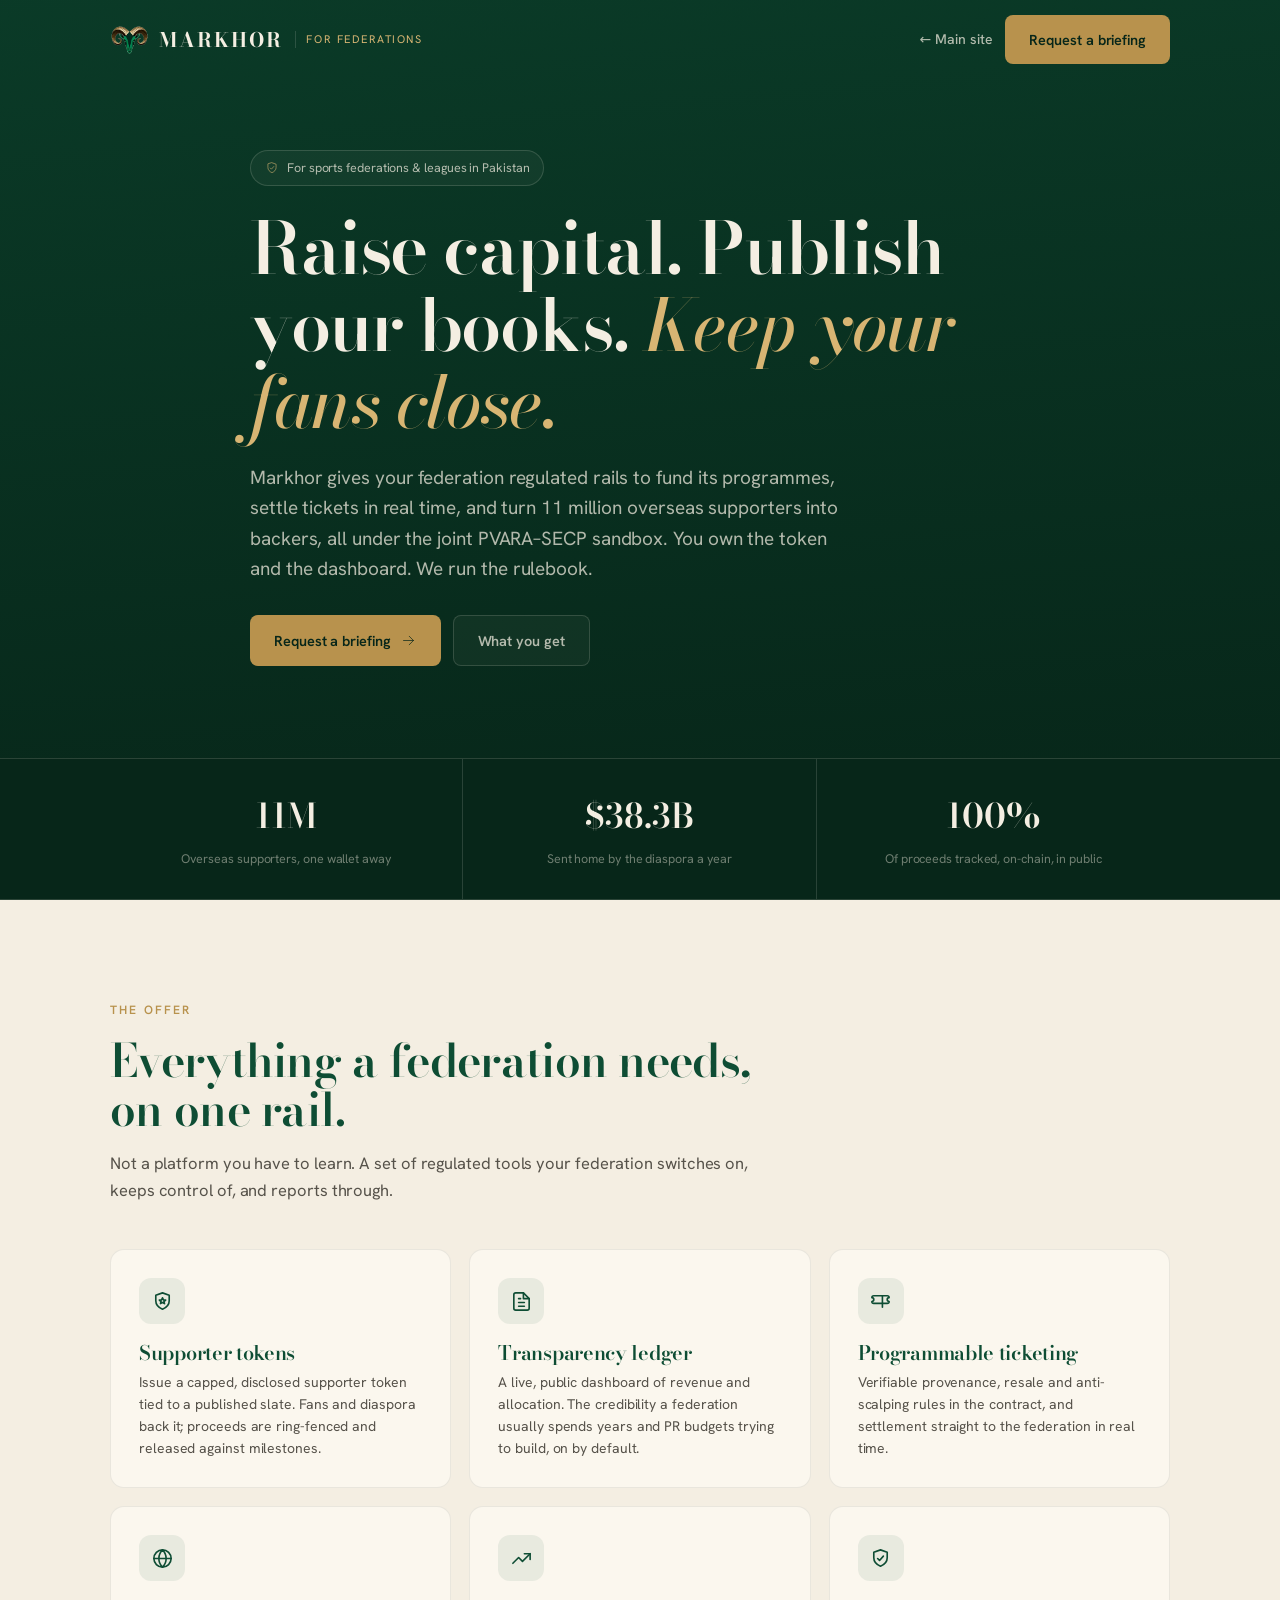
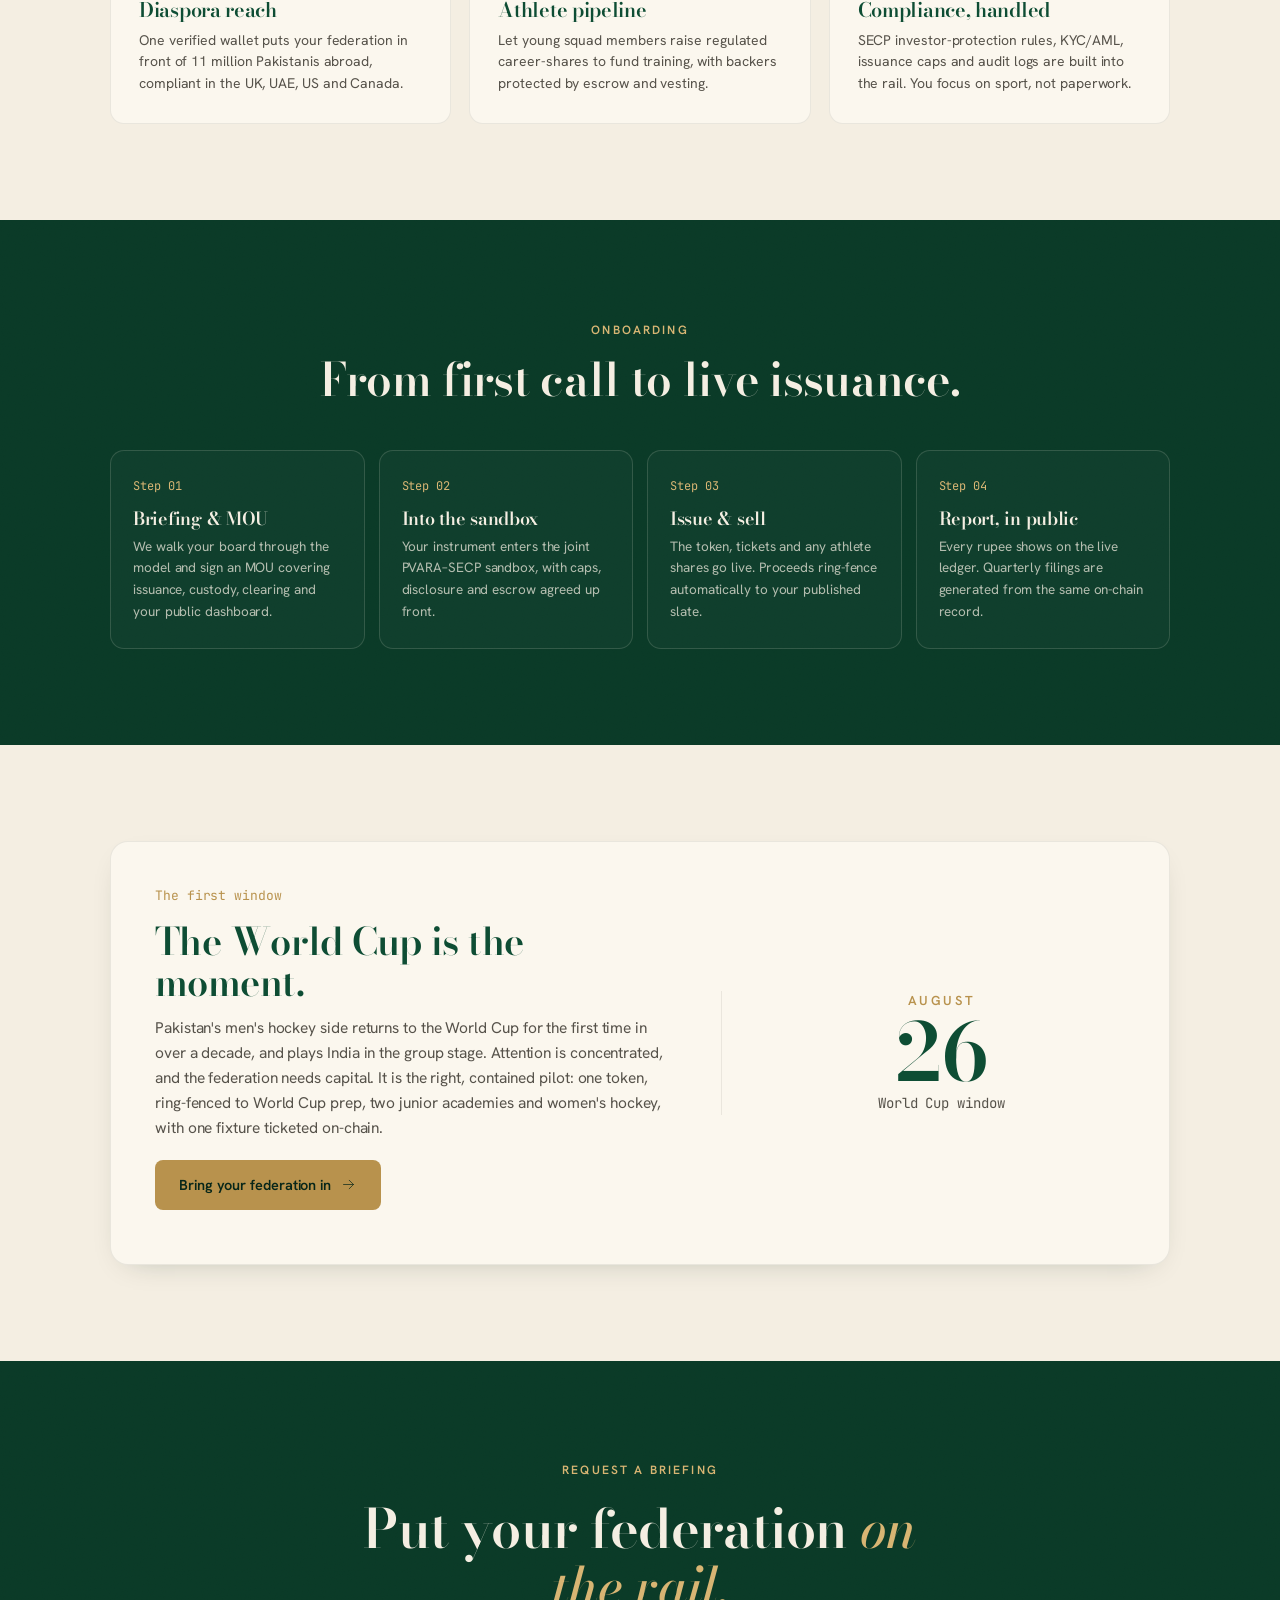
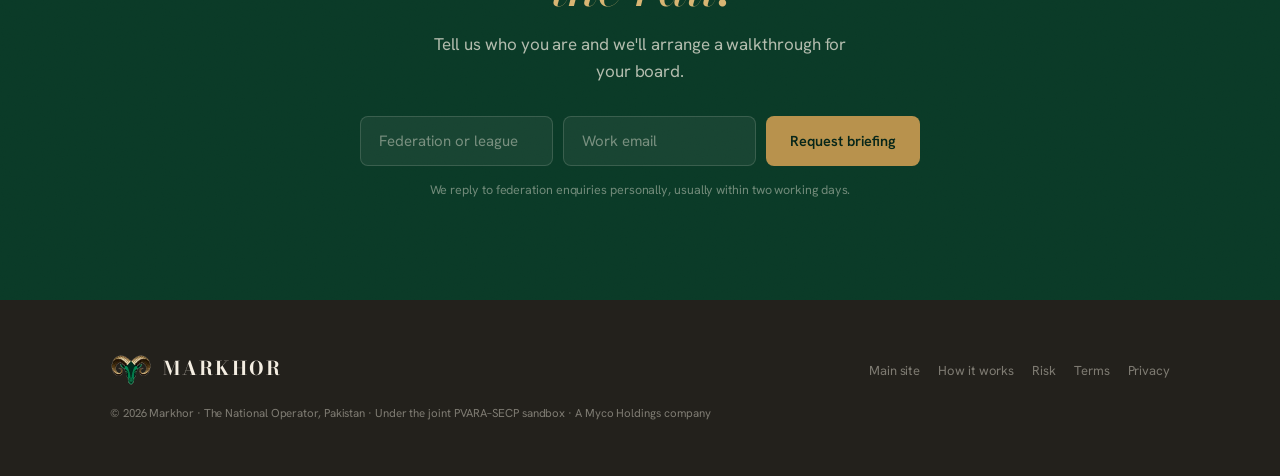
==== federations.html @ 751e54d6 "Markhor — launch site" ====
<!DOCTYPE html>
<html lang="en">
<head>
<meta charset="UTF-8">
<meta name="viewport" content="width=device-width, initial-scale=1.0">
<title>Markhor for Federations — Raise capital, publish your books</title>
<meta name="description" content="Markhor gives Pakistani sports federations regulated rails to raise capital, publish a live transparency ledger, sell programmable tickets and reach 11 million in the diaspora — under the joint PVARA–SECP sandbox.">
<link rel="canonical" href="https://markhor.pk/federations.html">
<meta name="theme-color" content="#0a3a27">
<link rel="icon" type="image/png" sizes="64x64" href="assets/img/favicon-64.png">
<link rel="apple-touch-icon" href="assets/img/apple-touch-icon.png">
<meta property="og:type" content="website">
<meta property="og:title" content="Markhor for Federations — Raise capital, publish your books">
<meta property="og:description" content="Regulated rails for Pakistani sports federations: supporter tokens, a live transparency ledger, programmable ticketing and 11M in the diaspora.">
<meta property="og:url" content="https://markhor.pk/federations.html">
<meta property="og:image" content="https://markhor.pk/assets/img/og.png">
<meta property="og:image:width" content="1200"><meta property="og:image:height" content="630">
<meta name="twitter:card" content="summary_large_image">
<meta name="twitter:image" content="https://markhor.pk/assets/img/og.png">
<link rel="preload" href="assets/fonts/bodonimoda-600-latin.woff2" as="font" type="font/woff2" crossorigin>
<link rel="stylesheet" href="assets/fonts/fonts.css">
<style>
  :root{
    --bone:#F4EEE2;--paper:#FBF7EE;--bone-2:#ece4d3;--brass:#B8924D;--brass-2:#caa463;--brass-soft:#d8b573;
    --emerald:#0E4D34;--emerald-deep:#0a3a27;--emerald-darker:#072619;--ink:#23211c;--ink-soft:#56524a;
    --bone-dim:rgba(244,238,226,.72);--bone-faint:rgba(244,238,226,.44);
    --line:rgba(35,33,28,.13);--line-2:rgba(35,33,28,.08);--line-l:rgba(244,238,226,.15);
    --card:#FBF7EE;--disp:'Bodoni Moda',Georgia,serif;--sans:'Hanken Grotesk',system-ui,sans-serif;--mono:'JetBrains Mono',monospace;
    --sh:0 22px 60px -28px rgba(7,38,25,.34);--sh-s:0 10px 30px -18px rgba(7,38,25,.3);--r:14px;
  }
  *{margin:0;padding:0;box-sizing:border-box}
  html{scroll-behavior:smooth}
  body{font-family:var(--sans);background:var(--bone);color:var(--ink);-webkit-font-smoothing:antialiased;line-height:1.6;letter-spacing:-.005em}
  ::selection{background:var(--brass);color:var(--paper)}
  svg{display:block}
  .wrap{max-width:1120px;margin:0 auto;padding:0 30px}
  h1,h2,h3{font-family:var(--disp);font-weight:600;line-height:1.07;letter-spacing:-.015em}
  .kicker{font-family:var(--sans);font-size:12px;font-weight:600;letter-spacing:.18em;text-transform:uppercase;color:var(--brass)}
  .kicker.l{color:var(--brass-soft)}
  .num{font-family:var(--mono)}
  .btn{font-family:var(--sans);font-size:14.5px;font-weight:600;text-decoration:none;padding:13px 24px;border-radius:8px;transition:.18s;display:inline-flex;align-items:center;gap:9px;cursor:pointer;border:none;white-space:nowrap}
  .btn svg{width:17px;height:17px}
  .btn-primary{background:var(--brass);color:var(--emerald-darker)}
  .btn-primary:hover{background:var(--brass-2);transform:translateY(-1px)}
  .btn-ghost-l{background:rgba(244,238,226,.04);border:1px solid var(--line-l);color:var(--bone-dim)}
  .btn-ghost-l:hover{border-color:var(--brass-soft);color:var(--bone)}
  a:focus-visible,button:focus-visible,input:focus-visible{outline:2px solid var(--brass-soft);outline-offset:3px}
  .grain::before{content:"";position:absolute;inset:0;pointer-events:none;opacity:.045;mix-blend-mode:overlay;z-index:1;background-image:url("data:image/svg+xml,%3Csvg xmlns='http://www.w3.org/2000/svg' width='160' height='160'%3E%3Cfilter id='n'%3E%3CfeTurbulence type='fractalNoise' baseFrequency='.85' numOctaves='2' stitchTiles='stitch'/%3E%3C/filter%3E%3Crect width='100%25' height='100%25' filter='url(%23n)'/%3E%3C/svg%3E")}
  .reveal{opacity:0;transform:translateY(20px);transition:opacity .7s cubic-bezier(.2,.7,.2,1),transform .7s cubic-bezier(.2,.7,.2,1)}
  .reveal.in{opacity:1;transform:none}

  nav{position:fixed;top:0;left:0;right:0;z-index:90;transition:.3s}
  nav .bar{max-width:1120px;margin:0 auto;padding:15px 30px;display:flex;align-items:center;gap:20px}
  nav.scrolled{background:rgba(244,238,226,.9);backdrop-filter:blur(16px);box-shadow:0 1px 0 var(--line-2)}
  .brand{display:flex;align-items:center;gap:10px;text-decoration:none}
  .brand img{height:30px}.brand b{font-family:var(--disp);font-weight:700;font-size:20px;letter-spacing:.1em;color:var(--bone);transition:.3s}
  nav.scrolled .brand b{color:var(--emerald)}
  .brand .tag{font-size:11px;letter-spacing:.14em;text-transform:uppercase;color:var(--brass-soft);border-left:1px solid var(--line-l);padding-left:10px;margin-left:2px}
  .nav-r{margin-left:auto;display:flex;gap:13px;align-items:center}
  .nav-r a.back{font-size:14px;font-weight:500;color:var(--bone-dim);text-decoration:none}
  nav.scrolled .nav-r a.back{color:var(--ink-soft)}
  @media(max-width:560px){.brand .tag,.nav-r .back{display:none}}

  .hero{position:relative;background:var(--emerald-deep);overflow:hidden;padding:150px 0 92px}
  .hero video{position:absolute;inset:0;width:100%;height:100%;object-fit:cover;opacity:.13}
  .hero .veil{position:absolute;inset:0;background:linear-gradient(175deg,rgba(10,58,39,.65),rgba(7,38,25,.94));z-index:1}
  .hero .wrap{position:relative;z-index:2;max-width:840px}
  .hpill{display:inline-flex;align-items:center;gap:8px;font-size:12.5px;color:var(--bone-dim);border:1px solid var(--line-l);background:rgba(244,238,226,.04);padding:7px 14px;border-radius:30px;margin-bottom:24px}
  .hpill svg{width:14px;height:14px;color:var(--brass-soft)}
  .hero h1{font-family:var(--disp);color:var(--bone);font-size:clamp(40px,6vw,72px);font-weight:600;letter-spacing:-.02em;margin-bottom:22px}
  .hero h1 em{font-style:italic;font-weight:500;color:var(--brass-soft)}
  .hero p{font-size:clamp(16px,1.6vw,19px);color:var(--bone-dim);max-width:54ch;margin-bottom:30px}
  .hcta{display:flex;gap:12px;flex-wrap:wrap}

  .strip{background:var(--emerald-darker);border-top:1px solid var(--line-l);border-bottom:1px solid var(--line-l)}
  .strip .wrap{display:grid;grid-template-columns:repeat(3,1fr);gap:0}
  .strip .s{padding:30px;text-align:center;border-right:1px solid var(--line-l)}
  .strip .s:last-child{border-right:none}
  .strip .s .n{font-family:var(--disp);font-weight:600;font-size:34px;color:var(--bone)}
  .strip .s .l{font-size:12.5px;color:var(--bone-faint);margin-top:6px}
  @media(max-width:640px){.strip .wrap{grid-template-columns:1fr}.strip .s{border-right:none;border-bottom:1px solid var(--line-l)}}

  .sec{padding:96px 0;position:relative}
  .head{max-width:660px;margin-bottom:46px}
  .head.c{margin:0 auto 46px;text-align:center}
  .head h2{font-size:clamp(30px,3.8vw,46px);color:var(--emerald);margin:14px 0 16px}
  .head p{font-size:16.5px;color:var(--ink-soft)}
  .dark{background:var(--emerald-deep);color:var(--bone)}.dark .head h2{color:var(--bone)}.dark .head p{color:var(--bone-dim)}

  .grid{display:grid;grid-template-columns:repeat(3,1fr);gap:18px}
  .card{background:var(--card);border:1px solid var(--line-2);border-radius:var(--r);padding:28px;transition:.2s}
  .card:hover{transform:translateY(-3px);box-shadow:var(--sh-s)}
  .card .pi{width:46px;height:46px;border-radius:12px;background:rgba(14,77,52,.08);color:var(--emerald);display:flex;align-items:center;justify-content:center;margin-bottom:18px}
  .card .pi svg{width:23px;height:23px;stroke-width:1.7}
  .card h3{font-size:20px;color:var(--emerald);margin-bottom:9px}
  .card p{font-size:14px;color:var(--ink-soft);line-height:1.55}
  @media(max-width:840px){.grid{grid-template-columns:1fr 1fr}}@media(max-width:540px){.grid{grid-template-columns:1fr}}

  .steps{display:grid;grid-template-columns:repeat(4,1fr);gap:14px;counter-reset:s}
  .step{padding:26px 22px;border:1px solid var(--line-l);border-radius:var(--r);background:rgba(244,238,226,.025)}
  .step .sn{font-family:var(--mono);font-size:12px;color:var(--brass-soft);margin-bottom:12px}
  .step h3{font-size:18px;color:var(--bone);margin-bottom:8px}
  .step p{font-size:13.5px;color:var(--bone-dim)}
  @media(max-width:840px){.steps{grid-template-columns:1fr 1fr}}@media(max-width:480px){.steps{grid-template-columns:1fr}}

  .window{background:var(--paper);border:1px solid var(--line-2);border-radius:18px;padding:44px;display:grid;grid-template-columns:1.3fr 1fr;gap:40px;align-items:center;box-shadow:var(--sh-s)}
  .window .k{font-family:var(--mono);font-size:13px;color:var(--brass);margin-bottom:14px}
  .window h3{font-size:clamp(26px,3vw,38px);color:var(--emerald);margin-bottom:14px}
  .window p{font-size:15.5px;color:var(--ink-soft);margin-bottom:10px}
  .window .cal{text-align:center;border-left:1px solid var(--line-2);padding-left:36px}
  .window .cal .mo{font-family:var(--sans);font-size:13px;font-weight:600;letter-spacing:.2em;text-transform:uppercase;color:var(--brass)}
  .window .cal .day{font-family:var(--disp);font-weight:600;font-size:80px;color:var(--emerald);line-height:1}
  .window .cal .yr{font-family:var(--mono);font-size:14px;color:var(--ink-soft)}
  @media(max-width:700px){.window{grid-template-columns:1fr;padding:32px}.window .cal{border-left:none;border-top:1px solid var(--line-2);padding:24px 0 0}}

  .cta{position:relative;background:var(--emerald-deep);overflow:hidden;padding:100px 0;text-align:center}
  .cta .wrap{position:relative;z-index:2;max-width:680px}
  .cta h2{font-size:clamp(32px,4.6vw,54px);color:var(--bone);margin-bottom:16px}
  .cta h2 em{font-style:italic;color:var(--brass-soft);font-weight:500}
  .cta p{font-size:17px;color:var(--bone-dim);max-width:42ch;margin:0 auto 30px}
  .cform{display:flex;gap:10px;justify-content:center;max-width:560px;margin:0 auto;flex-wrap:wrap}
  .cform input{flex:1;min-width:180px;font-family:var(--sans);font-size:15px;color:var(--bone);background:rgba(244,238,226,.06);border:1px solid var(--line-l);border-radius:8px;padding:14px 18px;outline:none}
  .cform input::placeholder{color:var(--bone-faint)}.cform input:focus{border-color:var(--brass)}
  .cnote{margin-top:14px;font-size:12.5px;color:var(--bone-faint)}

  footer{background:var(--ink);color:var(--bone-dim);padding:54px 0}
  footer .wrap{display:flex;justify-content:space-between;flex-wrap:wrap;gap:20px;align-items:center}
  footer .fmark{display:flex;align-items:center;gap:11px}
  footer .fmark img{height:32px}footer .fmark b{font-family:var(--disp);font-weight:700;font-size:19px;letter-spacing:.1em;color:var(--bone)}
  footer .fl a{color:var(--bone-faint);text-decoration:none;font-size:13px;margin-left:18px}
  footer .fl a:hover{color:var(--bone)}
  @media(prefers-reduced-motion:reduce){*{animation:none!important;transition:none!important}.reveal{opacity:1!important;transform:none!important}}
</style>
</head>
<body>

<svg width="0" height="0" style="position:absolute" aria-hidden="true"><defs>
  <symbol id="i-fed" viewBox="0 0 24 24" fill="none" stroke="currentColor" stroke-linecap="round" stroke-linejoin="round"><path d="M12 3l7 2.5v5.6c0 4.3-3 7.2-7 8.9-4-1.7-7-4.6-7-8.9V5.5z"/><path d="M12 8.2l1 2.1 2.3.2-1.8 1.5.6 2.2L12 13l-2.1 1.2.6-2.2-1.8-1.5 2.3-.2z"/></symbol>
  <symbol id="i-ledger" viewBox="0 0 24 24" fill="none" stroke="currentColor" stroke-linecap="round" stroke-linejoin="round"><path d="M14 3H6a2 2 0 00-2 2v14a2 2 0 002 2h12a2 2 0 002-2V9z"/><polyline points="14 3 14 9 20 9"/><path d="M9 13h6M9 17h6M9 9h2"/></symbol>
  <symbol id="i-ticket" viewBox="0 0 24 24" fill="none" stroke="currentColor" stroke-linecap="round" stroke-linejoin="round"><path d="M3 8a2 2 0 012-2h14a2 2 0 012 2 2 2 0 100 4 2 2 0 01-2 2H5a2 2 0 01-2-2 2 2 0 100-4z"/><path d="M14 6v12"/></symbol>
  <symbol id="i-globe" viewBox="0 0 24 24" fill="none" stroke="currentColor" stroke-linecap="round" stroke-linejoin="round"><circle cx="12" cy="12" r="9"/><path d="M3 12h18M12 3c2.5 2.5 3.8 5.7 3.8 9S14.5 18.5 12 21M12 3C9.5 5.5 8.2 8.7 8.2 12S9.5 18.5 12 21"/></symbol>
  <symbol id="i-ath" viewBox="0 0 24 24" fill="none" stroke="currentColor" stroke-linecap="round" stroke-linejoin="round"><polyline points="3 17 9 11 13 15 21 7"/><polyline points="15 7 21 7 21 13"/></symbol>
  <symbol id="i-shield" viewBox="0 0 24 24" fill="none" stroke="currentColor" stroke-linecap="round" stroke-linejoin="round"><path d="M12 3l7 2.5v5.6c0 4.3-3 7.2-7 8.9-4-1.7-7-4.6-7-8.9V5.5z"/><polyline points="9 12 11 14 15 9.5"/></symbol>
  <symbol id="i-arrow" viewBox="0 0 24 24" fill="none" stroke="currentColor" stroke-linecap="round" stroke-linejoin="round"><path d="M5 12h14M13 6l6 6-6 6"/></symbol>
</defs></svg>

<nav id="nav">
  <div class="bar">
    <a class="brand" href="./"><img src="assets/img/markhor-head.png" alt="Markhor"><b>MARKHOR</b><span class="tag">For Federations</span></a>
    <div class="nav-r">
      <a class="back" href="./">← Main site</a>
      <a class="btn btn-primary" href="#brief">Request a briefing</a>
    </div>
  </div>
</nav>

<header class="hero grain">
  <video autoplay muted loop playsinline preload="metadata"><source src="assets/video/office-twilight.mp4" type="video/mp4"></video>
  <div class="veil"></div>
  <div class="wrap reveal">
    <span class="hpill"><svg><use href="#i-shield"/></svg> For sports federations &amp; leagues in Pakistan</span>
    <h1>Raise capital. Publish your books. <em>Keep your fans close.</em></h1>
    <p>Markhor gives your federation regulated rails to fund its programmes, settle tickets in real time, and turn 11 million overseas supporters into backers, all under the joint PVARA–SECP sandbox. You own the token and the dashboard. We run the rulebook.</p>
    <div class="hcta">
      <a href="#brief" class="btn btn-primary">Request a briefing <svg><use href="#i-arrow"/></svg></a>
      <a href="#offer" class="btn btn-ghost-l">What you get</a>
    </div>
  </div>
</header>

<section class="strip">
  <div class="wrap">
    <div class="s"><div class="n">11M</div><div class="l">Overseas supporters, one wallet away</div></div>
    <div class="s"><div class="n">$38.3B</div><div class="l">Sent home by the diaspora a year</div></div>
    <div class="s"><div class="n">100%</div><div class="l">Of proceeds tracked, on-chain, in public</div></div>
  </div>
</section>

<section class="sec" id="offer">
  <div class="wrap">
    <div class="head reveal">
      <span class="kicker">The offer</span>
      <h2>Everything a federation needs, on one rail.</h2>
      <p>Not a platform you have to learn. A set of regulated tools your federation switches on, keeps control of, and reports through.</p>
    </div>
    <div class="grid reveal">
      <div class="card"><div class="pi"><svg><use href="#i-fed"/></svg></div><h3>Supporter tokens</h3><p>Issue a capped, disclosed supporter token tied to a published slate. Fans and diaspora back it; proceeds are ring-fenced and released against milestones.</p></div>
      <div class="card"><div class="pi"><svg><use href="#i-ledger"/></svg></div><h3>Transparency ledger</h3><p>A live, public dashboard of revenue and allocation. The credibility a federation usually spends years and PR budgets trying to build, on by default.</p></div>
      <div class="card"><div class="pi"><svg><use href="#i-ticket"/></svg></div><h3>Programmable ticketing</h3><p>Verifiable provenance, resale and anti-scalping rules in the contract, and settlement straight to the federation in real time.</p></div>
      <div class="card"><div class="pi"><svg><use href="#i-globe"/></svg></div><h3>Diaspora reach</h3><p>One verified wallet puts your federation in front of 11 million Pakistanis abroad, compliant in the UK, UAE, US and Canada.</p></div>
      <div class="card"><div class="pi"><svg><use href="#i-ath"/></svg></div><h3>Athlete pipeline</h3><p>Let young squad members raise regulated career-shares to fund training, with backers protected by escrow and vesting.</p></div>
      <div class="card"><div class="pi"><svg><use href="#i-shield"/></svg></div><h3>Compliance, handled</h3><p>SECP investor-protection rules, KYC/AML, issuance caps and audit logs are built into the rail. You focus on sport, not paperwork.</p></div>
    </div>
  </div>
</section>

<section class="sec dark grain">
  <div class="wrap">
    <div class="head c reveal"><span class="kicker l">Onboarding</span><h2>From first call to live issuance.</h2></div>
    <div class="steps reveal">
      <div class="step"><div class="sn">Step 01</div><h3>Briefing &amp; MOU</h3><p>We walk your board through the model and sign an MOU covering issuance, custody, clearing and your public dashboard.</p></div>
      <div class="step"><div class="sn">Step 02</div><h3>Into the sandbox</h3><p>Your instrument enters the joint PVARA–SECP sandbox, with caps, disclosure and escrow agreed up front.</p></div>
      <div class="step"><div class="sn">Step 03</div><h3>Issue &amp; sell</h3><p>The token, tickets and any athlete shares go live. Proceeds ring-fence automatically to your published slate.</p></div>
      <div class="step"><div class="sn">Step 04</div><h3>Report, in public</h3><p>Every rupee shows on the live ledger. Quarterly filings are generated from the same on-chain record.</p></div>
    </div>
  </div>
</section>

<section class="sec">
  <div class="wrap reveal">
    <div class="window">
      <div>
        <div class="k">The first window</div>
        <h3>The World Cup is the moment.</h3>
        <p>Pakistan's men's hockey side returns to the World Cup for the first time in over a decade, and plays India in the group stage. Attention is concentrated, and the federation needs capital. It is the right, contained pilot: one token, ring-fenced to World Cup prep, two junior academies and women's hockey, with one fixture ticketed on-chain.</p>
        <p style="margin-top:14px"><a href="#brief" class="btn btn-primary" style="margin-top:6px">Bring your federation in <svg><use href="#i-arrow"/></svg></a></p>
      </div>
      <div class="cal">
        <div class="mo">August</div>
        <div class="day">26</div>
        <div class="yr">World Cup window</div>
      </div>
    </div>
  </div>
</section>

<section class="cta grain" id="brief">
  <div class="wrap reveal">
    <span class="kicker l" style="display:block;margin-bottom:20px">Request a briefing</span>
    <h2>Put your federation <em>on the rail.</em></h2>
    <p>Tell us who you are and we'll arrange a walkthrough for your board.</p>
    <form class="cform" name="federation-briefing" method="POST" data-netlify="true" netlify-honeypot="bot-field" onsubmit="return brief(event)">
      <input type="hidden" name="form-name" value="federation-briefing">
      <p hidden><label>Leave blank: <input name="bot-field"></label></p>
      <input name="organisation" type="text" required placeholder="Federation or league">
      <input id="bemail" name="email" type="email" required placeholder="Work email" aria-label="Work email">
      <button type="submit" class="btn btn-primary">Request briefing</button>
    </form>
    <div class="cnote" id="bnote">We reply to federation enquiries personally, usually within two working days.</div>
  </div>
</section>

<footer>
  <div class="wrap">
    <div class="fmark"><img src="assets/img/markhor-head.png" alt="Markhor"><b>MARKHOR</b></div>
    <div class="fl"><a href="./">Main site</a><a href="index.html#how">How it works</a><a href="risk.html">Risk</a><a href="terms.html">Terms</a><a href="privacy.html">Privacy</a></div>
  </div>
  <div class="wrap" style="margin-top:18px"><span style="font-size:11.5px;color:var(--bone-faint)">© 2026 Markhor · The National Operator, Pakistan · Under the joint PVARA–SECP sandbox · A Myco Holdings company</span></div>
</footer>

<script>
  const nav=document.getElementById('nav');
  const onScroll=()=>nav.classList.toggle('scrolled',(scrollY||document.documentElement.scrollTop)>28);
  onScroll();addEventListener('scroll',onScroll,{passive:true});
  const io=new IntersectionObserver(es=>es.forEach(e=>{if(e.isIntersecting){e.target.classList.add('in');io.unobserve(e.target);}}),{threshold:.08});
  document.querySelectorAll('.reveal').forEach(el=>io.observe(el));
  function brief(e){
    e.preventDefault();
    const form=e.target,n=document.getElementById('bnote');
    const body=new URLSearchParams(new FormData(form)).toString();
    fetch('/',{method:'POST',headers:{'Content-Type':'application/x-www-form-urlencoded'},body}).catch(()=>{});
    form.innerHTML='<div style="font-family:var(--disp);font-style:italic;font-size:21px;color:var(--bone)">Thank you. We’ll be in touch to arrange your briefing.</div>';
    n.textContent='';
    return false;
  }
  window.brief=brief;
</script>
</body>
</html>
---- assets/fonts/fonts.css ----
/* Self-hosted: Bodoni Moda, Hanken Grotesk, JetBrains Mono (latin + latin-ext) */
@font-face {
  font-family: 'Bodoni Moda';
  font-style: italic;
  font-weight: 500;
  font-display: swap;
  src: url(bodonimoda-500i-latin-ext.woff2) format('woff2');
  unicode-range: U+0100-02BA, U+02BD-02C5, U+02C7-02CC, U+02CE-02D7, U+02DD-02FF, U+0304, U+0308, U+0329, U+1D00-1DBF, U+1E00-1E9F, U+1EF2-1EFF, U+2020, U+20A0-20AB, U+20AD-20C0, U+2113, U+2C60-2C7F, U+A720-A7FF;
}

@font-face {
  font-family: 'Bodoni Moda';
  font-style: italic;
  font-weight: 500;
  font-display: swap;
  src: url(bodonimoda-500i-latin.woff2) format('woff2');
  unicode-range: U+0000-00FF, U+0131, U+0152-0153, U+02BB-02BC, U+02C6, U+02DA, U+02DC, U+0304, U+0308, U+0329, U+2000-206F, U+20AC, U+2122, U+2191, U+2193, U+2212, U+2215, U+FEFF, U+FFFD;
}

@font-face {
  font-family: 'Bodoni Moda';
  font-style: italic;
  font-weight: 600;
  font-display: swap;
  src: url(bodonimoda-600i-latin-ext.woff2) format('woff2');
  unicode-range: U+0100-02BA, U+02BD-02C5, U+02C7-02CC, U+02CE-02D7, U+02DD-02FF, U+0304, U+0308, U+0329, U+1D00-1DBF, U+1E00-1E9F, U+1EF2-1EFF, U+2020, U+20A0-20AB, U+20AD-20C0, U+2113, U+2C60-2C7F, U+A720-A7FF;
}

@font-face {
  font-family: 'Bodoni Moda';
  font-style: italic;
  font-weight: 600;
  font-display: swap;
  src: url(bodonimoda-600i-latin.woff2) format('woff2');
  unicode-range: U+0000-00FF, U+0131, U+0152-0153, U+02BB-02BC, U+02C6, U+02DA, U+02DC, U+0304, U+0308, U+0329, U+2000-206F, U+20AC, U+2122, U+2191, U+2193, U+2212, U+2215, U+FEFF, U+FFFD;
}

@font-face {
  font-family: 'Bodoni Moda';
  font-style: normal;
  font-weight: 500;
  font-display: swap;
  src: url(bodonimoda-500-latin-ext.woff2) format('woff2');
  unicode-range: U+0100-02BA, U+02BD-02C5, U+02C7-02CC, U+02CE-02D7, U+02DD-02FF, U+0304, U+0308, U+0329, U+1D00-1DBF, U+1E00-1E9F, U+1EF2-1EFF, U+2020, U+20A0-20AB, U+20AD-20C0, U+2113, U+2C60-2C7F, U+A720-A7FF;
}

@font-face {
  font-family: 'Bodoni Moda';
  font-style: normal;
  font-weight: 500;
  font-display: swap;
  src: url(bodonimoda-500-latin.woff2) format('woff2');
  unicode-range: U+0000-00FF, U+0131, U+0152-0153, U+02BB-02BC, U+02C6, U+02DA, U+02DC, U+0304, U+0308, U+0329, U+2000-206F, U+20AC, U+2122, U+2191, U+2193, U+2212, U+2215, U+FEFF, U+FFFD;
}

@font-face {
  font-family: 'Bodoni Moda';
  font-style: normal;
  font-weight: 600;
  font-display: swap;
  src: url(bodonimoda-600-latin-ext.woff2) format('woff2');
  unicode-range: U+0100-02BA, U+02BD-02C5, U+02C7-02CC, U+02CE-02D7, U+02DD-02FF, U+0304, U+0308, U+0329, U+1D00-1DBF, U+1E00-1E9F, U+1EF2-1EFF, U+2020, U+20A0-20AB, U+20AD-20C0, U+2113, U+2C60-2C7F, U+A720-A7FF;
}

@font-face {
  font-family: 'Bodoni Moda';
  font-style: normal;
  font-weight: 600;
  font-display: swap;
  src: url(bodonimoda-600-latin.woff2) format('woff2');
  unicode-range: U+0000-00FF, U+0131, U+0152-0153, U+02BB-02BC, U+02C6, U+02DA, U+02DC, U+0304, U+0308, U+0329, U+2000-206F, U+20AC, U+2122, U+2191, U+2193, U+2212, U+2215, U+FEFF, U+FFFD;
}

@font-face {
  font-family: 'Bodoni Moda';
  font-style: normal;
  font-weight: 700;
  font-display: swap;
  src: url(bodonimoda-700-latin-ext.woff2) format('woff2');
  unicode-range: U+0100-02BA, U+02BD-02C5, U+02C7-02CC, U+02CE-02D7, U+02DD-02FF, U+0304, U+0308, U+0329, U+1D00-1DBF, U+1E00-1E9F, U+1EF2-1EFF, U+2020, U+20A0-20AB, U+20AD-20C0, U+2113, U+2C60-2C7F, U+A720-A7FF;
}

@font-face {
  font-family: 'Bodoni Moda';
  font-style: normal;
  font-weight: 700;
  font-display: swap;
  src: url(bodonimoda-700-latin.woff2) format('woff2');
  unicode-range: U+0000-00FF, U+0131, U+0152-0153, U+02BB-02BC, U+02C6, U+02DA, U+02DC, U+0304, U+0308, U+0329, U+2000-206F, U+20AC, U+2122, U+2191, U+2193, U+2212, U+2215, U+FEFF, U+FFFD;
}

@font-face {
  font-family: 'Hanken Grotesk';
  font-style: normal;
  font-weight: 400;
  font-display: swap;
  src: url(hankengrotesk-400-latin-ext.woff2) format('woff2');
  unicode-range: U+0100-02BA, U+02BD-02C5, U+02C7-02CC, U+02CE-02D7, U+02DD-02FF, U+0304, U+0308, U+0329, U+1D00-1DBF, U+1E00-1E9F, U+1EF2-1EFF, U+2020, U+20A0-20AB, U+20AD-20C0, U+2113, U+2C60-2C7F, U+A720-A7FF;
}

@font-face {
  font-family: 'Hanken Grotesk';
  font-style: normal;
  font-weight: 400;
  font-display: swap;
  src: url(hankengrotesk-400-latin.woff2) format('woff2');
  unicode-range: U+0000-00FF, U+0131, U+0152-0153, U+02BB-02BC, U+02C6, U+02DA, U+02DC, U+0304, U+0308, U+0329, U+2000-206F, U+20AC, U+2122, U+2191, U+2193, U+2212, U+2215, U+FEFF, U+FFFD;
}

@font-face {
  font-family: 'Hanken Grotesk';
  font-style: normal;
  font-weight: 500;
  font-display: swap;
  src: url(hankengrotesk-500-latin-ext.woff2) format('woff2');
  unicode-range: U+0100-02BA, U+02BD-02C5, U+02C7-02CC, U+02CE-02D7, U+02DD-02FF, U+0304, U+0308, U+0329, U+1D00-1DBF, U+1E00-1E9F, U+1EF2-1EFF, U+2020, U+20A0-20AB, U+20AD-20C0, U+2113, U+2C60-2C7F, U+A720-A7FF;
}

@font-face {
  font-family: 'Hanken Grotesk';
  font-style: normal;
  font-weight: 500;
  font-display: swap;
  src: url(hankengrotesk-500-latin.woff2) format('woff2');
  unicode-range: U+0000-00FF, U+0131, U+0152-0153, U+02BB-02BC, U+02C6, U+02DA, U+02DC, U+0304, U+0308, U+0329, U+2000-206F, U+20AC, U+2122, U+2191, U+2193, U+2212, U+2215, U+FEFF, U+FFFD;
}

@font-face {
  font-family: 'Hanken Grotesk';
  font-style: normal;
  font-weight: 600;
  font-display: swap;
  src: url(hankengrotesk-600-latin-ext.woff2) format('woff2');
  unicode-range: U+0100-02BA, U+02BD-02C5, U+02C7-02CC, U+02CE-02D7, U+02DD-02FF, U+0304, U+0308, U+0329, U+1D00-1DBF, U+1E00-1E9F, U+1EF2-1EFF, U+2020, U+20A0-20AB, U+20AD-20C0, U+2113, U+2C60-2C7F, U+A720-A7FF;
}

@font-face {
  font-family: 'Hanken Grotesk';
  font-style: normal;
  font-weight: 600;
  font-display: swap;
  src: url(hankengrotesk-600-latin.woff2) format('woff2');
  unicode-range: U+0000-00FF, U+0131, U+0152-0153, U+02BB-02BC, U+02C6, U+02DA, U+02DC, U+0304, U+0308, U+0329, U+2000-206F, U+20AC, U+2122, U+2191, U+2193, U+2212, U+2215, U+FEFF, U+FFFD;
}

@font-face {
  font-family: 'Hanken Grotesk';
  font-style: normal;
  font-weight: 700;
  font-display: swap;
  src: url(hankengrotesk-700-latin-ext.woff2) format('woff2');
  unicode-range: U+0100-02BA, U+02BD-02C5, U+02C7-02CC, U+02CE-02D7, U+02DD-02FF, U+0304, U+0308, U+0329, U+1D00-1DBF, U+1E00-1E9F, U+1EF2-1EFF, U+2020, U+20A0-20AB, U+20AD-20C0, U+2113, U+2C60-2C7F, U+A720-A7FF;
}

@font-face {
  font-family: 'Hanken Grotesk';
  font-style: normal;
  font-weight: 700;
  font-display: swap;
  src: url(hankengrotesk-700-latin.woff2) format('woff2');
  unicode-range: U+0000-00FF, U+0131, U+0152-0153, U+02BB-02BC, U+02C6, U+02DA, U+02DC, U+0304, U+0308, U+0329, U+2000-206F, U+20AC, U+2122, U+2191, U+2193, U+2212, U+2215, U+FEFF, U+FFFD;
}

@font-face {
  font-family: 'JetBrains Mono';
  font-style: normal;
  font-weight: 400;
  font-display: swap;
  src: url(jetbrainsmono-400-latin-ext.woff2) format('woff2');
  unicode-range: U+0100-02BA, U+02BD-02C5, U+02C7-02CC, U+02CE-02D7, U+02DD-02FF, U+0304, U+0308, U+0329, U+1D00-1DBF, U+1E00-1E9F, U+1EF2-1EFF, U+2020, U+20A0-20AB, U+20AD-20C0, U+2113, U+2C60-2C7F, U+A720-A7FF;
}

@font-face {
  font-family: 'JetBrains Mono';
  font-style: normal;
  font-weight: 400;
  font-display: swap;
  src: url(jetbrainsmono-400-latin.woff2) format('woff2');
  unicode-range: U+0000-00FF, U+0131, U+0152-0153, U+02BB-02BC, U+02C6, U+02DA, U+02DC, U+0304, U+0308, U+0329, U+2000-206F, U+20AC, U+2122, U+2191, U+2193, U+2212, U+2215, U+FEFF, U+FFFD;
}

@font-face {
  font-family: 'JetBrains Mono';
  font-style: normal;
  font-weight: 500;
  font-display: swap;
  src: url(jetbrainsmono-500-latin-ext.woff2) format('woff2');
  unicode-range: U+0100-02BA, U+02BD-02C5, U+02C7-02CC, U+02CE-02D7, U+02DD-02FF, U+0304, U+0308, U+0329, U+1D00-1DBF, U+1E00-1E9F, U+1EF2-1EFF, U+2020, U+20A0-20AB, U+20AD-20C0, U+2113, U+2C60-2C7F, U+A720-A7FF;
}

@font-face {
  font-family: 'JetBrains Mono';
  font-style: normal;
  font-weight: 500;
  font-display: swap;
  src: url(jetbrainsmono-500-latin.woff2) format('woff2');
  unicode-range: U+0000-00FF, U+0131, U+0152-0153, U+02BB-02BC, U+02C6, U+02DA, U+02DC, U+0304, U+0308, U+0329, U+2000-206F, U+20AC, U+2122, U+2191, U+2193, U+2212, U+2215, U+FEFF, U+FFFD;
}

@font-face {
  font-family: 'JetBrains Mono';
  font-style: normal;
  font-weight: 600;
  font-display: swap;
  src: url(jetbrainsmono-600-latin-ext.woff2) format('woff2');
  unicode-range: U+0100-02BA, U+02BD-02C5, U+02C7-02CC, U+02CE-02D7, U+02DD-02FF, U+0304, U+0308, U+0329, U+1D00-1DBF, U+1E00-1E9F, U+1EF2-1EFF, U+2020, U+20A0-20AB, U+20AD-20C0, U+2113, U+2C60-2C7F, U+A720-A7FF;
}

@font-face {
  font-family: 'JetBrains Mono';
  font-style: normal;
  font-weight: 600;
  font-display: swap;
  src: url(jetbrainsmono-600-latin.woff2) format('woff2');
  unicode-range: U+0000-00FF, U+0131, U+0152-0153, U+02BB-02BC, U+02C6, U+02DA, U+02DC, U+0304, U+0308, U+0329, U+2000-206F, U+20AC, U+2122, U+2191, U+2193, U+2212, U+2215, U+FEFF, U+FFFD;
}
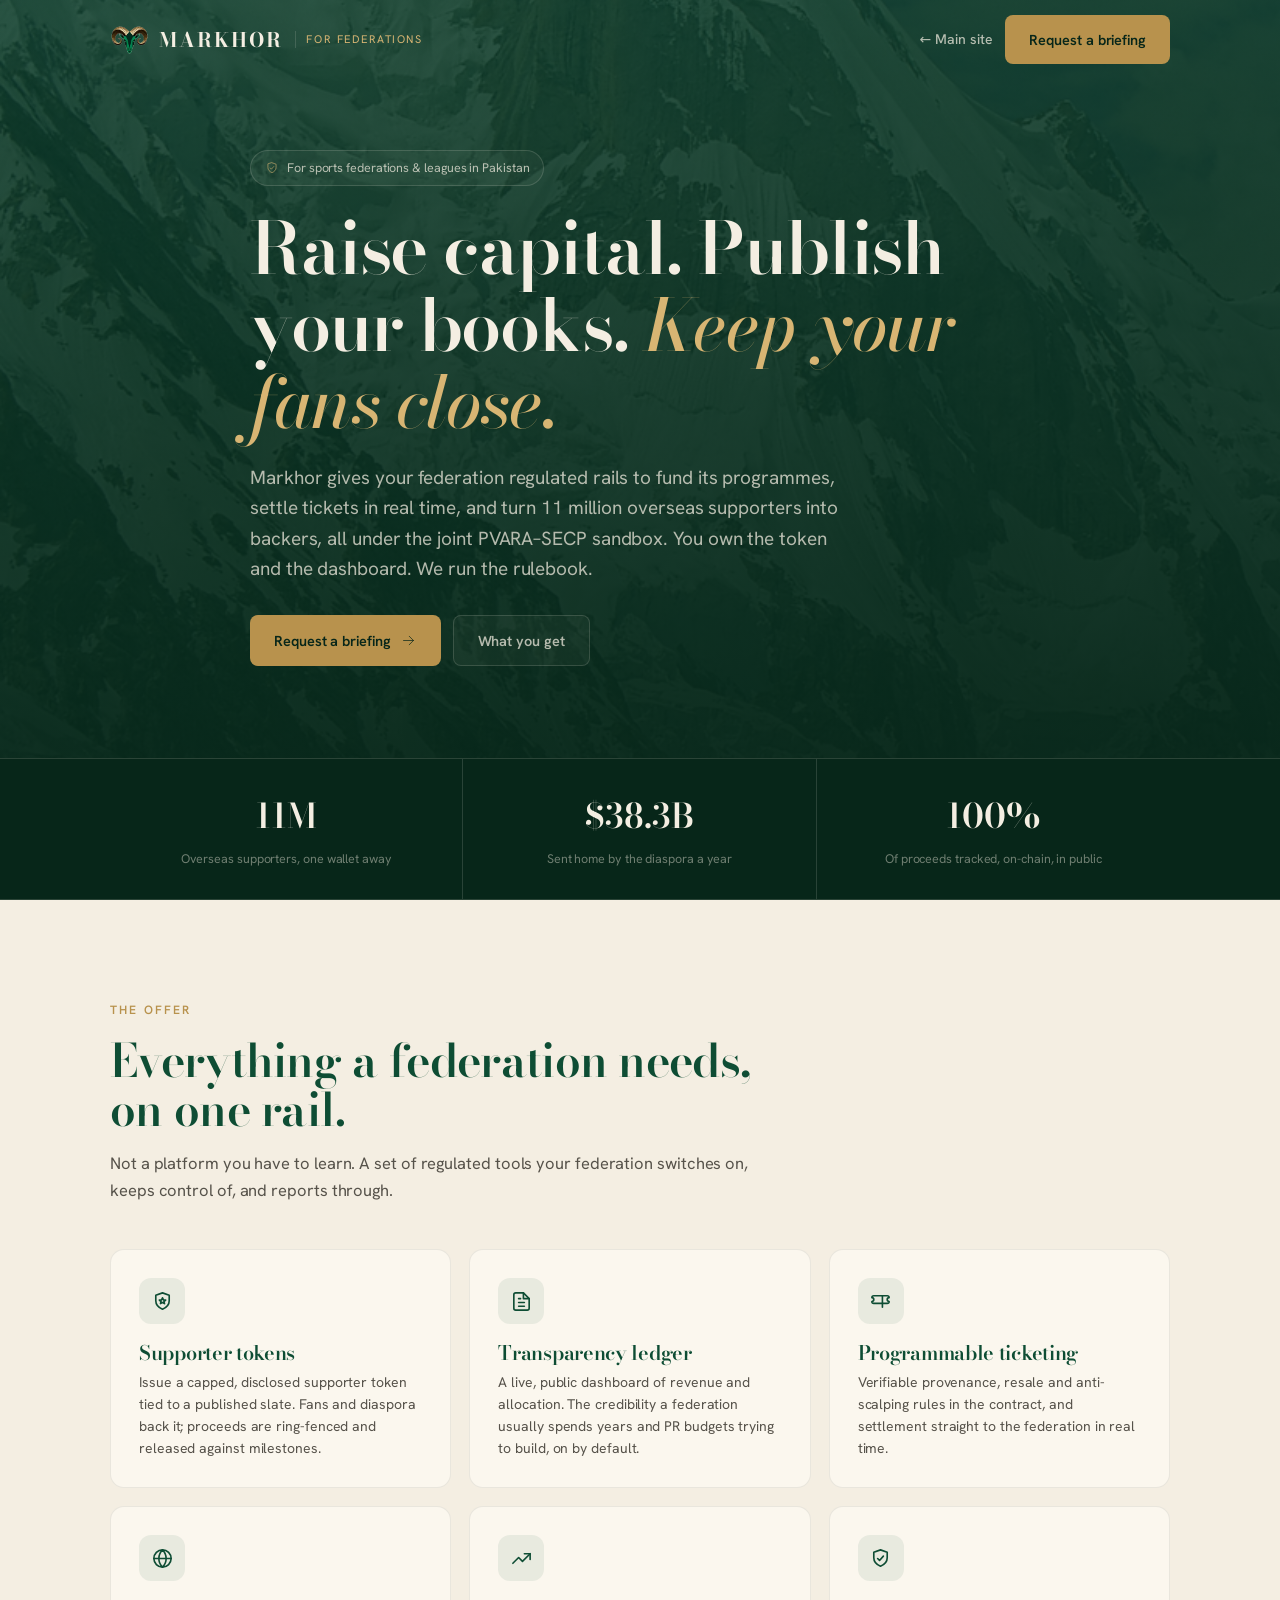
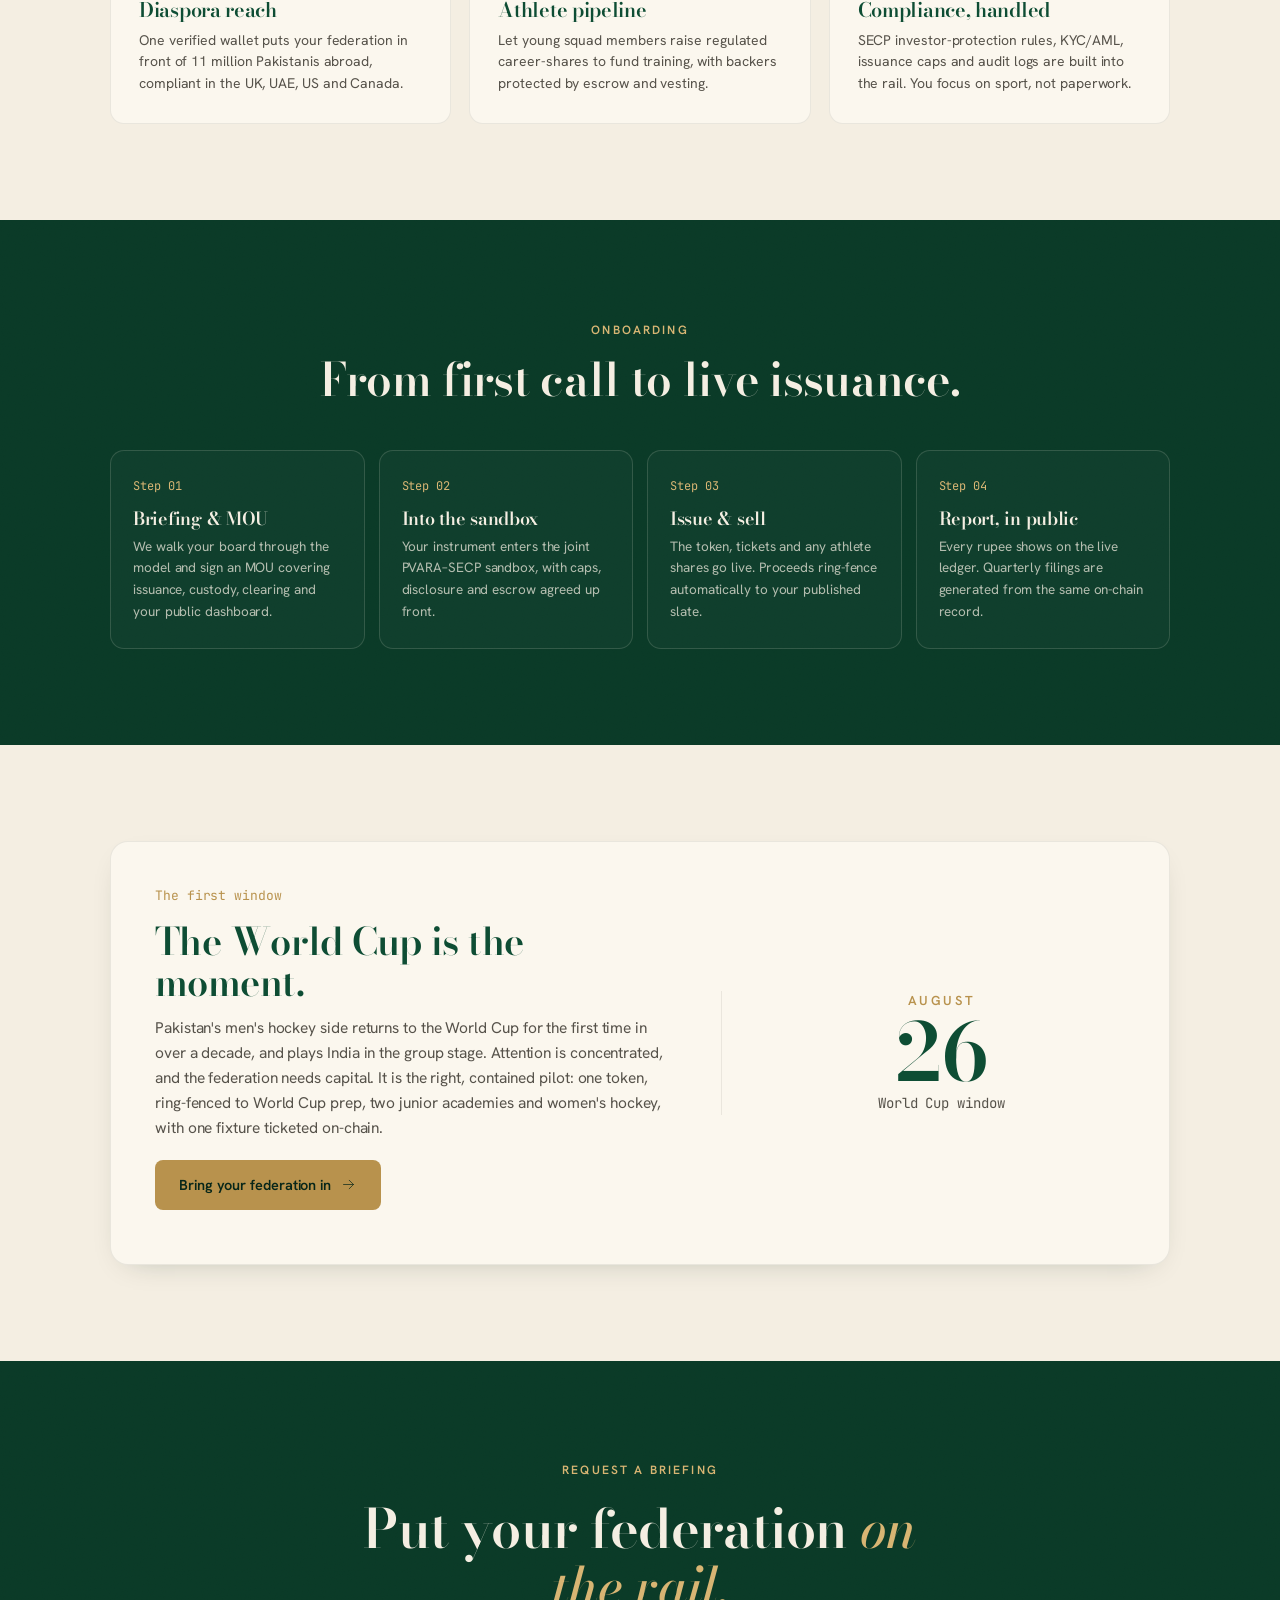
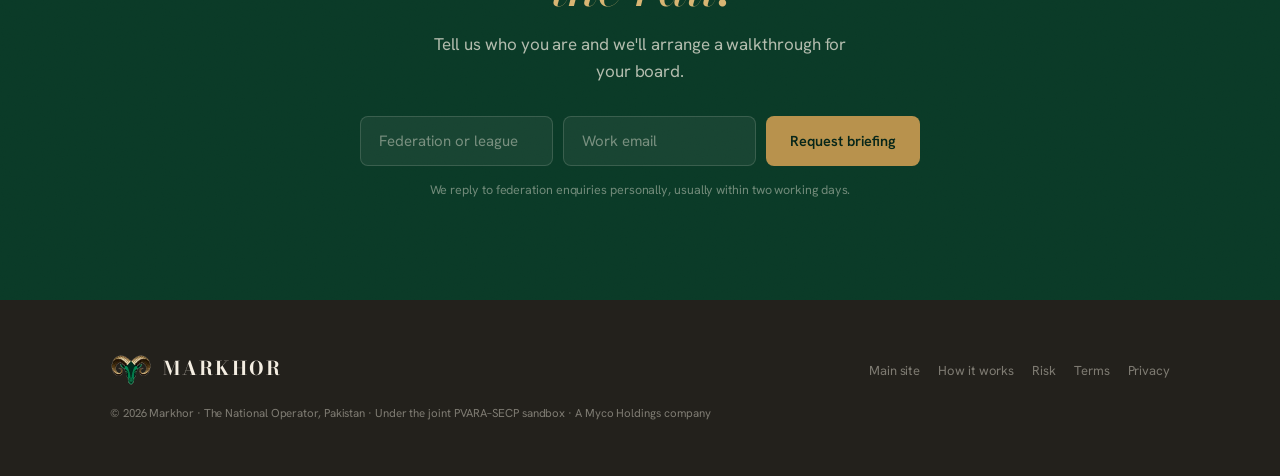
==== commit 9cae9768: "MVP app: accounts, invest + card checkout, portfolio; real YouTube footage replaces AI b-roll; real " ====
--- a/federations.html
+++ b/federations.html
@@ -12,11 +12,11 @@
 <meta property="og:type" content="website">
 <meta property="og:title" content="Markhor for Federations — Raise capital, publish your books">
 <meta property="og:description" content="Regulated rails for Pakistani sports federations: supporter tokens, a live transparency ledger, programmable ticketing and 11M in the diaspora.">
-<meta property="og:url" content="https://markhor.pk/federations.html">
-<meta property="og:image" content="https://markhor.pk/assets/img/og.png">
+<meta property="og:url" content="https://saqibpathan89-sys.github.io/markhor-site/federations.html">
+<meta property="og:image" content="https://saqibpathan89-sys.github.io/markhor-site/assets/img/og.png">
 <meta property="og:image:width" content="1200"><meta property="og:image:height" content="630">
 <meta name="twitter:card" content="summary_large_image">
-<meta name="twitter:image" content="https://markhor.pk/assets/img/og.png">
+<meta name="twitter:image" content="https://saqibpathan89-sys.github.io/markhor-site/assets/img/og.png">
 <link rel="preload" href="assets/fonts/bodonimoda-600-latin.woff2" as="font" type="font/woff2" crossorigin>
 <link rel="stylesheet" href="assets/fonts/fonts.css">
 <style>
@@ -155,7 +155,7 @@
 </nav>
 
 <header class="hero grain">
-  <video autoplay muted loop playsinline preload="metadata"><source src="assets/video/office-twilight.mp4" type="video/mp4"></video>
+  <img src="assets/img/laila.jpg" alt="" style="position:absolute;inset:0;width:100%;height:100%;object-fit:cover;opacity:.4">
   <div class="veil"></div>
   <div class="wrap reveal">
     <span class="hpill"><svg><use href="#i-shield"/></svg> For sports federations &amp; leagues in Pakistan</span>
@@ -254,11 +254,13 @@
   onScroll();addEventListener('scroll',onScroll,{passive:true});
   const io=new IntersectionObserver(es=>es.forEach(e=>{if(e.isIntersecting){e.target.classList.add('in');io.unobserve(e.target);}}),{threshold:.08});
   document.querySelectorAll('.reveal').forEach(el=>io.observe(el));
+  // Delivery via FormSubmit → same inbox as the early-access list.
+  const FORM_ENDPOINT='https://formsubmit.co/ajax/saqibpathan89@gmail.com';
   function brief(e){
     e.preventDefault();
-    const form=e.target,n=document.getElementById('bnote');
-    const body=new URLSearchParams(new FormData(form)).toString();
-    fetch('/',{method:'POST',headers:{'Content-Type':'application/x-www-form-urlencoded'},body}).catch(()=>{});
+    const form=e.target,n=document.getElementById('bnote'),fd=new FormData(form);
+    fetch(FORM_ENDPOINT,{method:'POST',headers:{'Content-Type':'application/json',Accept:'application/json'},
+      body:JSON.stringify({organisation:fd.get('organisation'),email:fd.get('email'),_subject:'Markhor — federation briefing request',_template:'table',_captcha:'false',source:'Federation briefing'})}).catch(()=>{});
     form.innerHTML='<div style="font-family:var(--disp);font-style:italic;font-size:21px;color:var(--bone)">Thank you. We’ll be in touch to arrange your briefing.</div>';
     n.textContent='';
     return false;
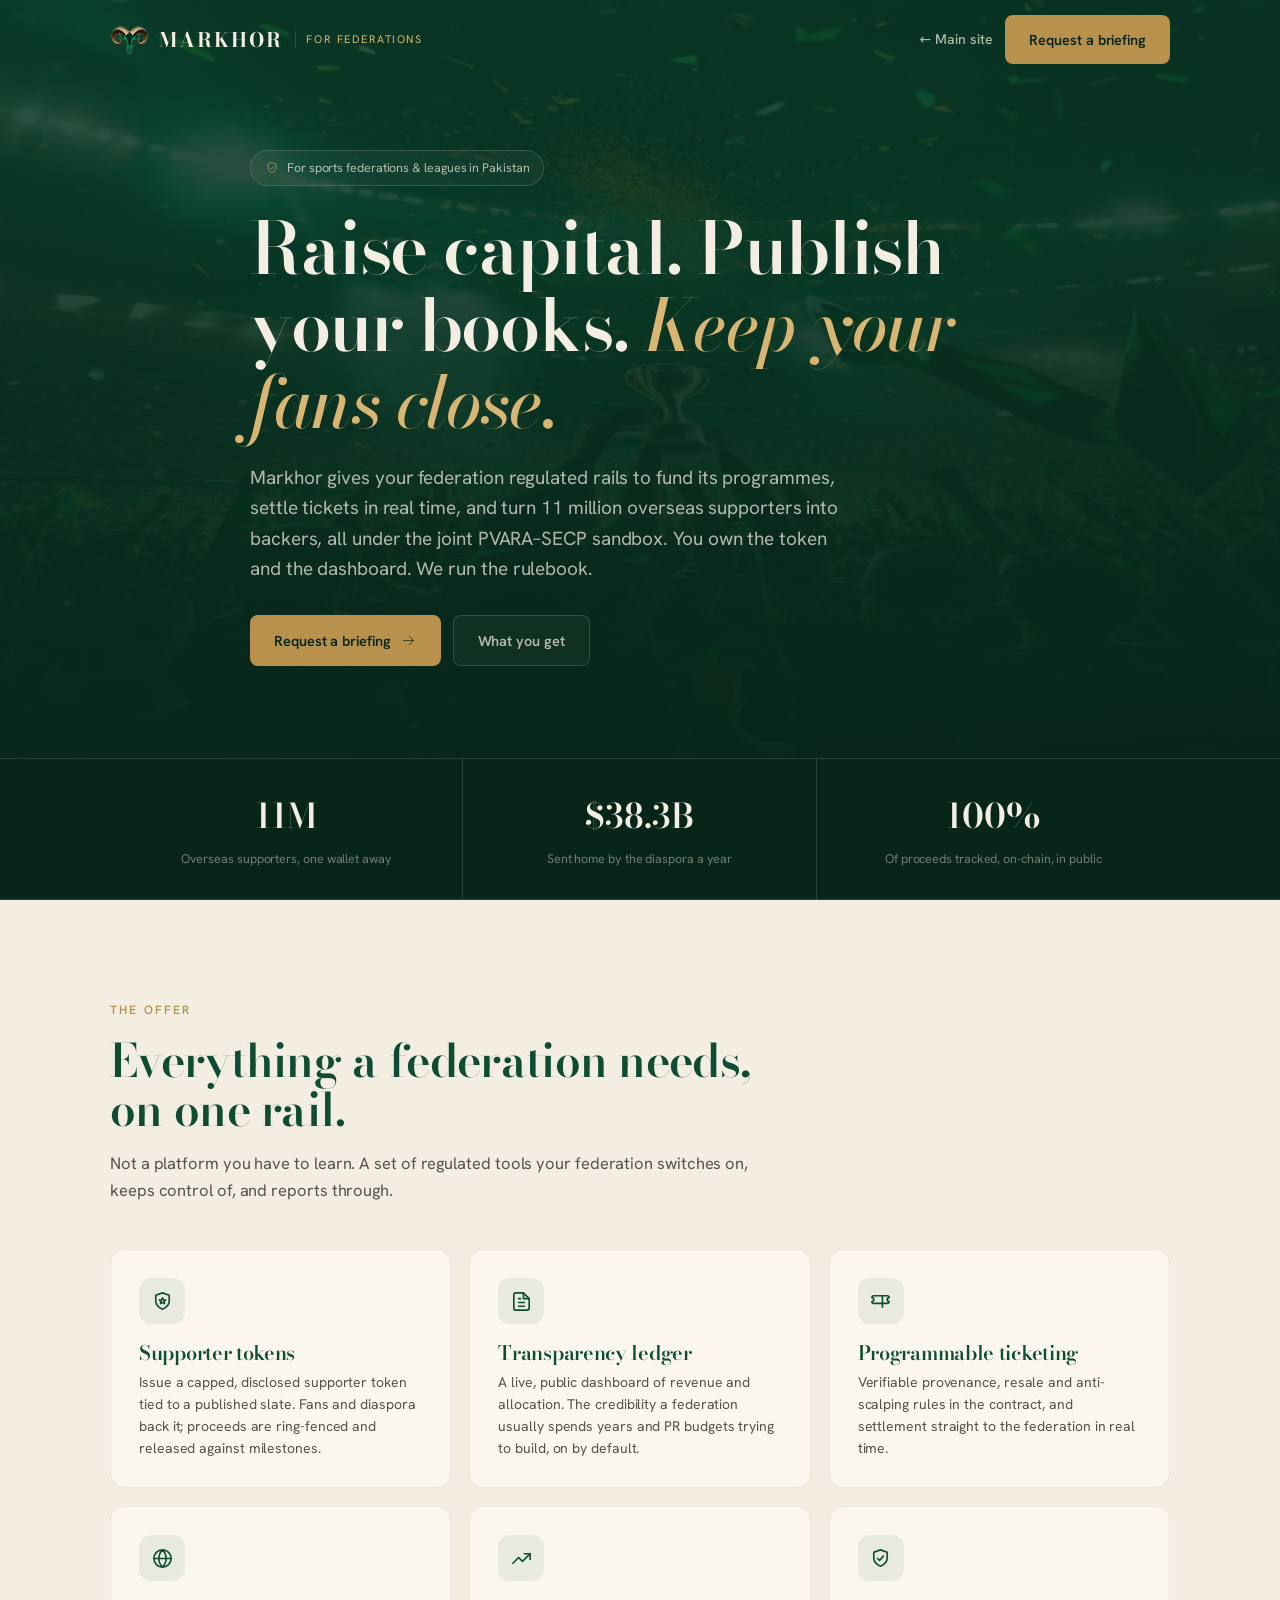
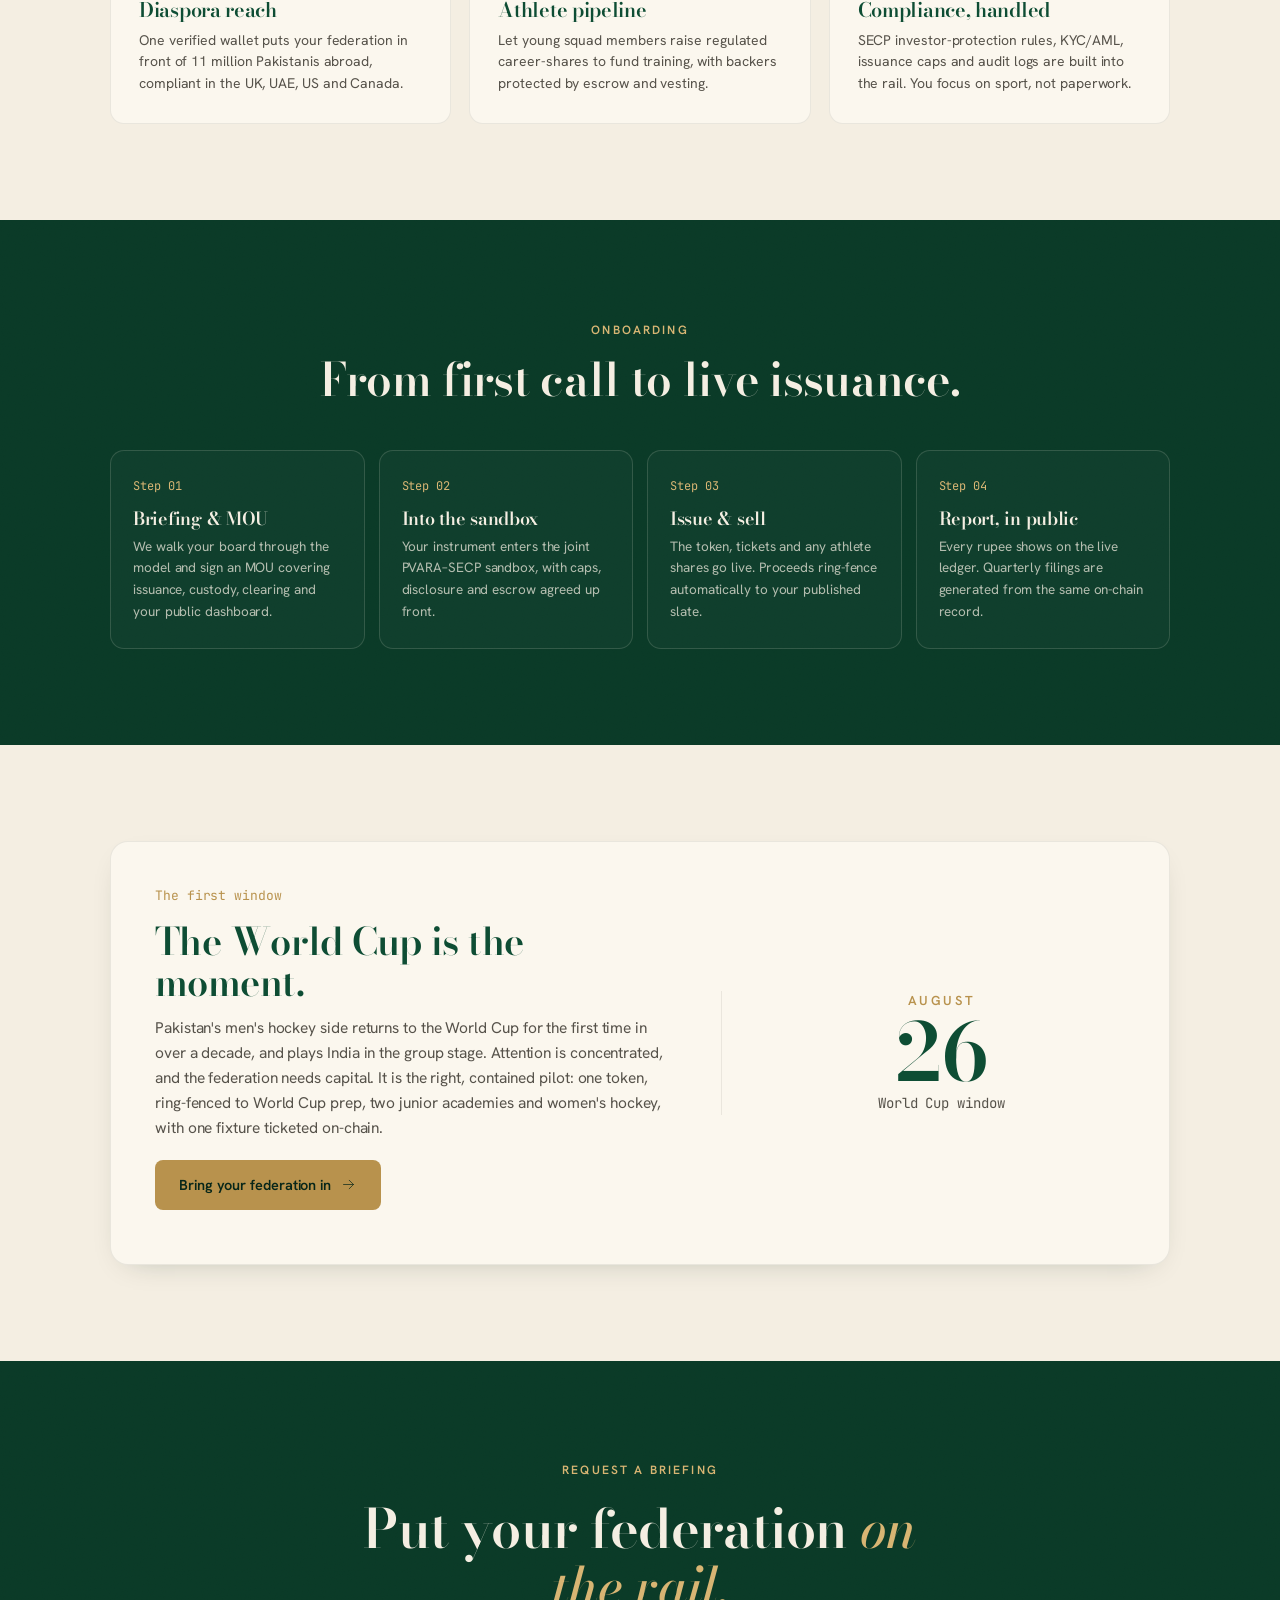
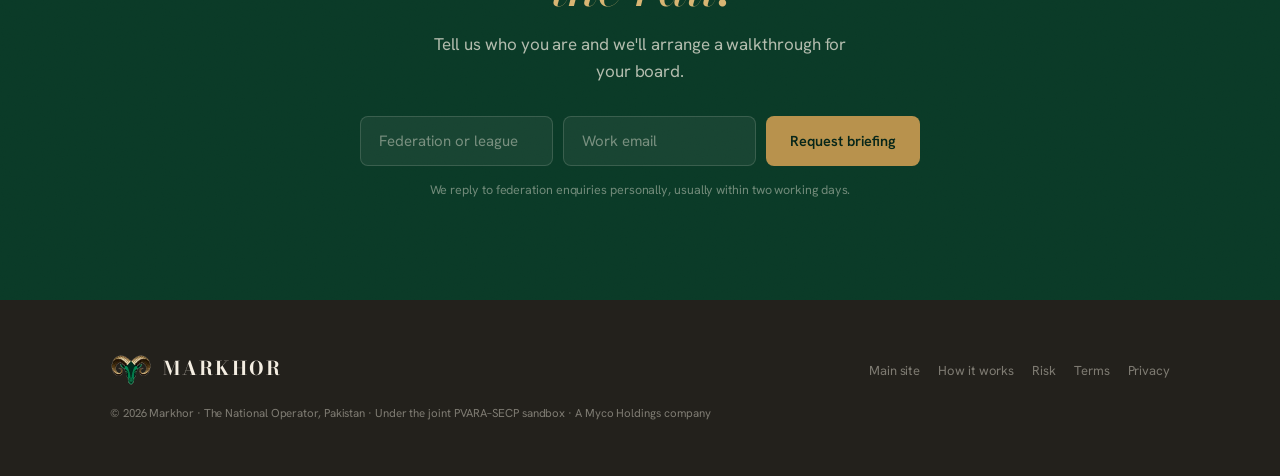
==== commit aa08ef21: "Imagery overhaul: regenerate all photography at higher res with sharper, more contextual prompts (co" ====
--- a/federations.html
+++ b/federations.html
@@ -155,7 +155,7 @@
 </nav>
 
 <header class="hero grain">
-  <img src="assets/img/laila.jpg" alt="" style="position:absolute;inset:0;width:100%;height:100%;object-fit:cover;opacity:.4">
+  <img src="assets/img/fed-hero.jpg" alt="" style="position:absolute;inset:0;width:100%;height:100%;object-fit:cover;opacity:.4">
   <div class="veil"></div>
   <div class="wrap reveal">
     <span class="hpill"><svg><use href="#i-shield"/></svg> For sports federations &amp; leagues in Pakistan</span>
